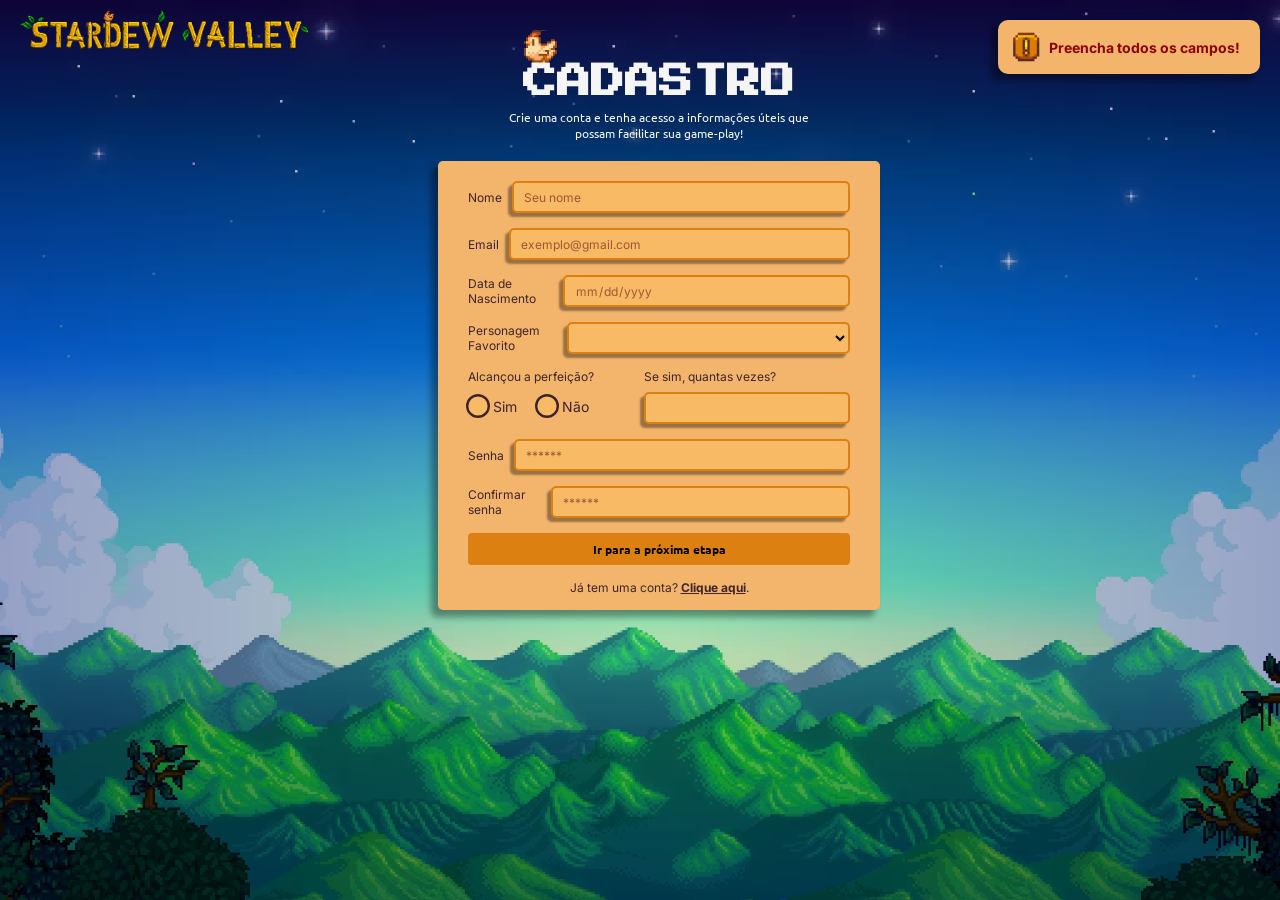
==== application/index.html @ cc38661e "HTML base do cadastro" ====
<!DOCTYPE html>
<html lang="en">

<head>
    <meta charset="UTF-8">
    <meta name="viewport" content="width=device-width, initial-scale=1.0">
    <title>Comunidade Junimo | Cadastro</title>
    <link
        href="https://fonts.googleapis.com/css2?family=Inter:ital,opsz,wght@0,14..32,100..900;1,14..32,100..900&family=Press+Start+2P&family=Ubuntu:ital,wght@0,300;0,400;0,500;0,700;1,300;1,400;1,500;1,700&display=swap"
        rel="stylesheet">

    <link rel="icon" href="./assets/icon/icone.svg">
    <link rel="stylesheet" href="./style.css">
</head>

<body>
    <div>
        <img class="logo" src="./assets/images/topo.png" alt="logo stardew valley">
    </div>

    <div class="centro">
        <div class="titulo">
            <div>
                <img src="./assets/icon/galinha.svg">
                <h1>CADASTRO</h1>
            </div>
            <p>Crie uma conta e tenha acesso a informações úteis que<br>
                possam facilitar sua game-play!</p>
        </div>

        <div class="formulario">
            <div class="campo">
                <span>Nome</span>
                <input id="input_nome" placeholder="Seu nome" type="text">
            </div>

            <div class="campo">
                <span>Email</span>
                <input id="input_email" placeholder="exemplo@gmail.com" type="text">
            </div>

            <div class="campo">
                <span>Data de Nascimento</span>
                <input maxlength="8" id="input_data_nascimento" type="date">
            </div>

            <div class="campo">
                <span id="span_personagem">Personagem Favorito</span>
                <select name="" id=""></select>
            </div>

            <div class="campo campos">
                <div style="gap: 12px" class="campo-vertical">
                    <span>Alcançou a perfeição?</span>
                    <div class="opcao">
                        <label>
                            <input type="radio" name="perfeicao" value="sim"> Sim
                        </label>
                        <label>
                            <input type="radio" name="perfeicao" value="nao"> Não
                        </label>
                    </div>
                </div>

                <div class="campo-vertical">
                    <span>Se sim, quantas vezes?</span>
                    <input id="input_qtd_perfeicao" type="number">
                </div>
            </div>

            <div class="campo">
                <span>Senha</span>
                <input id="senha_input" placeholder="******" type="txt">
            </div>

            <div class="campo">
                <span>Confirmar senha</span>
                <input id="input_confirmacao_senha" placeholder="******" type="text">
            </div>

            <button onclick="cadastrar()">Ir para a próxima etapa</button>
            <span>Já tem uma conta? <a href="./login.html">Clique aqui</a>.</span>
        </div>
    </div>
    </div>

    <div class="direita">
        <div class="alerta">
            <img src="./assets/icon/alerta.svg" alt="">
            <span>Preencha todos os campos!</span>
        </div>
    </div>
</body>

</html>
---- application/style.css ----
*{
    margin: 0;
    padding: 0;
    box-sizing: border-box;
    font-family: "Inter", sans-serif;
}

html{
    height: 100%;
    width: 100%;
}

body{
    background-image: url('./assets/images/fundo.png');
    background-size: cover;
    background-position: center;
    background-repeat: no-repeat;

    display: flex;
    justify-content: space-between;
    padding: 10px 20px;
}

.logo{
    width: 300px;
}

.alerta{
    background-color: #F3B46C;
    border-radius: 10px;
    padding: 8px;
    padding-right: 20px;
    display: flex;
    align-items: center;
    box-shadow: -6px 6px 6px 1px #0000005d;
    margin-top: 10px;

    span{
        font-size: 14px;
        color: #8E0000;
        font-weight: bold;
    }

    img{
        width: 38px;
        height: 38px;
        margin-right: 5px;
    }
}

.centro{
    margin-top: 20px;
    gap: 20px;
    display: flex;
    flex-direction: column;
}

.titulo{
    display: flex;
    flex-direction: column;
    align-items: center;
    gap: 10px;
    color: #F5F5F5;

    h1{
        font-family: "Press Start 2P", system-ui;
        font-size: 34px;
    }

    p{
        font-family: "Ubuntu", sans-serif;
        text-align: center;
        font-size: 12px;
    }

    img{
        margin: 0;
        width: 35px;
        height: 35px;
        margin-bottom: -4px;
    }
}

.formulario{
    display: flex;
    font-family: "Ubuntu", sans-serif;
    flex-direction: column;
    background-color: #F3B46C;
    border-radius: 5px;
    padding: 20px 30px 15px 30px;
    gap: 15px;
    color: #3E2429;
    box-shadow: -6px 6px 6px 1px #0000005d;
}

.formulario button{
    background-color: #DC8012;
    border: none;
    font-family: "Ubuntu", sans-serif;
    font-weight: bold;
    border-radius: 4px;
}

.formulario button, select, input{
    font-size: 12px;
    height: 32px;
    width: 100%;
}

.formulario input::placeholder{
    color: #9b5837;
}

.formulario select, input{
    border: solid 2px #DC8012;
    background-color: #F9BA66;
    box-shadow: -4px 4px 2px #0000005e;
    border-radius: 5px;
    padding-left: 10px;
}

label {
    display: flex;
    align-items: center;
    gap: 5px;

    input{
        box-shadow: none;
        width: 20px;
        height: 20px;
    }
}

.campo-vertical{
    display: flex;
    flex-direction: column;
    gap: 8px;
}

.campos{
    gap: 50px !important;
    align-items: start !important;
}

.campo{
    display: flex;
    align-items: center;
    gap: 10px;
}

.campo span{
    font-size: 13px;
    text-align: left !important;
}

.formulario span{
    text-align: center;
    font-size: 12px;
}
.formulario span a{
    font-weight: bold;
    color: #3E2429;
}

.opcao{
    display: flex;
    gap: 20px;
    font-size: 14px;
}

input[type="radio"] {
    accent-color: #3E2429; 
    transform: scale(1.2); 
    cursor: pointer;
    appearance: none;
    -webkit-appearance: none;
    border: 2px solid #3E2429;
    border-radius: 50%;

    vertical-align: middle;
    position: relative;
    outline: none;
}

input[type="radio"]:checked::after {
    content: "";
    position: absolute;
    top: 2px;
    left: 2px;
    width: 12px;
    height: 12px;
    background-color: #3E2429;
    border-radius: 50%;
    
}

input[type="date"] {    
    color: #9b5837;
}

input[type="date"]::-webkit-calendar-picker-indicator {
    display: none;
    -webkit-appearance: none;
}
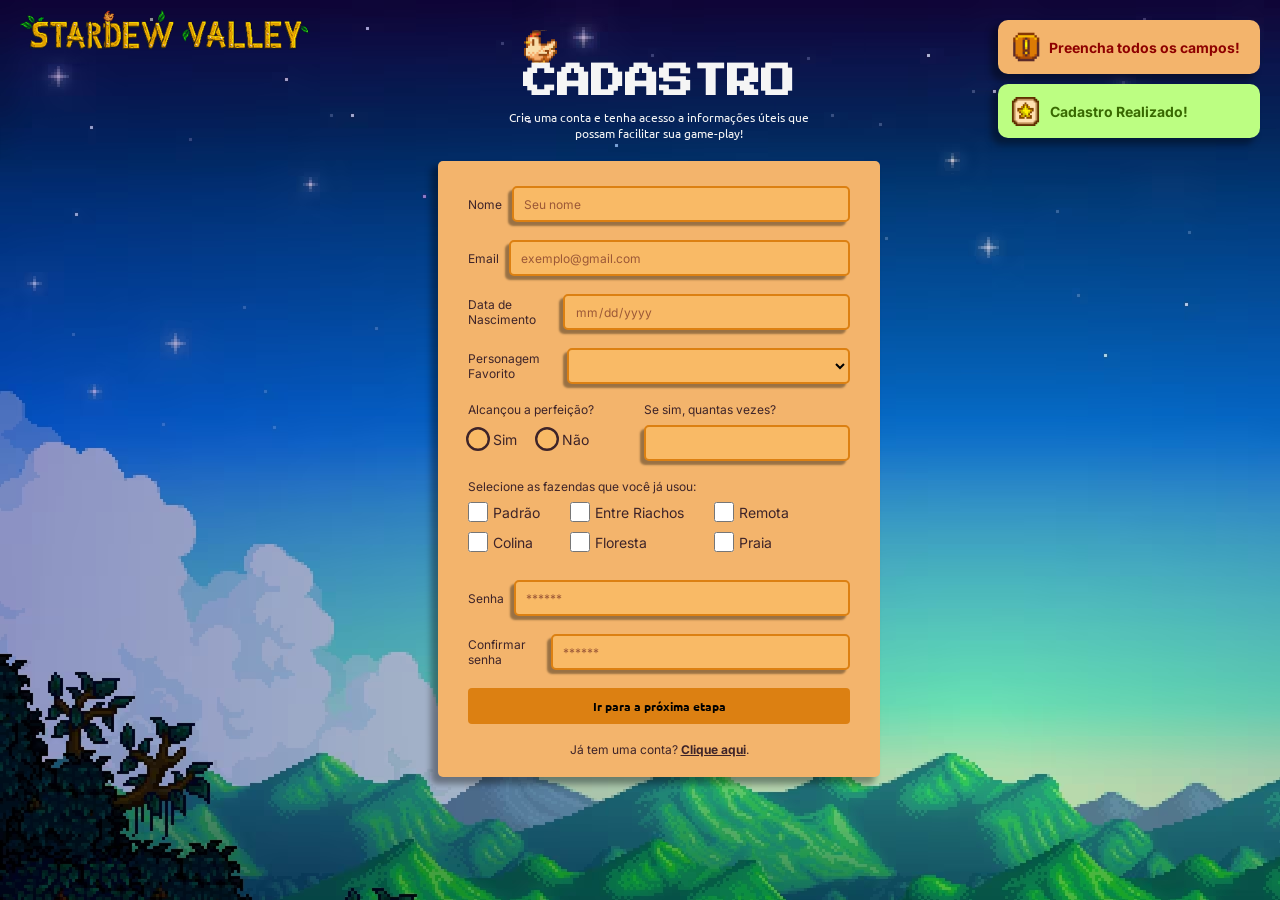
==== commit b46a1805: "Correção da modelagem e adição do campo fazenda" ====
--- a/application/index.html
+++ b/application/index.html
@@ -68,6 +68,37 @@
                 </div>
             </div>
 
+            <div class="checkbox campo-vertical">
+                <span>Selecione as fazendas que você já usou:</span>
+                <div class="opcoes">
+                    <div class="labels">
+                    <label>
+                        <input type="checkbox" id=""> Padrão
+                    </label>
+                    <label>
+                        <input type="checkbox" id=""> Colina
+                    </label>
+                </div>
+                <div class="labels">
+                    <label>
+                        <input type="checkbox" id=""> Entre Riachos
+                    </label>
+                    <label>
+                        <input type="checkbox" id=""> Floresta
+                    </label>
+                </div>
+
+                <div class="labels">
+                    <label>
+                        <input type="checkbox" id=""> Remota
+                    </label>
+                    <label>
+                        <input type="checkbox" id=""> Praia
+                    </label>
+                </div>
+                </div>
+            </div>
+
             <div class="campo">
                 <span>Senha</span>
                 <input id="senha_input" placeholder="******" type="txt">
@@ -89,6 +120,11 @@
             <img src="./assets/icon/alerta.svg" alt="">
             <span>Preencha todos os campos!</span>
         </div>
+
+        <div class="alerta sucesso">
+            <img src="./assets/icon/sucesso.svg" alt="">
+            <span>Cadastro Realizado!</span>
+        </div>
     </div>
 </body>
 
--- a/application/style.css
+++ b/application/style.css
@@ -12,13 +12,14 @@
 
 body{
     background-image: url('./assets/images/fundo.png');
-    background-size: cover;
-    background-position: center;
+    /* background-size: cover; */
+    /* background-position: center; */
     background-repeat: no-repeat;
 
     display: flex;
     justify-content: space-between;
     padding: 10px 20px;
+    padding-bottom: 30px;
 }
 
 .logo{
@@ -48,6 +49,21 @@
     }
 }
 
+.sucesso{
+    background-color: #BCFE82;
+    padding: 12.5px;
+
+    span{
+        color: #386900;
+        margin-left: 5px;
+    }
+
+    img{
+        width: 29px;
+        height: 29px;
+    }
+}
+
 .centro{
     margin-top: 20px;
     gap: 20px;
@@ -87,8 +103,8 @@
     flex-direction: column;
     background-color: #F3B46C;
     border-radius: 5px;
-    padding: 20px 30px 15px 30px;
-    gap: 15px;
+    padding: 25px 30px 20px 30px;
+    gap: 18px;
     color: #3E2429;
     box-shadow: -6px 6px 6px 1px #0000005d;
 }
@@ -103,7 +119,7 @@
 
 .formulario button, select, input{
     font-size: 12px;
-    height: 32px;
+    height: 36px;
     width: 100%;
 }
 
@@ -201,4 +217,29 @@
 input[type="date"]::-webkit-calendar-picker-indicator {
     display: none;
     -webkit-appearance: none;
+}
+
+.opcoes{
+    display: flex;
+    flex-direction: row;
+    gap: 30px;
+    font-size: 14px;
+}
+
+.labels label{
+    margin-bottom: 10px;
+}
+
+.checkbox span{
+    text-align: start !important;
+}
+
+input[type="number"]::-webkit-inner-spin-button,
+input[type="number"]::-webkit-outer-spin-button {
+    -webkit-appearance: none;
+    margin: 0;
+}
+
+input[type="number"] {
+    appearance: textfield;
 }
